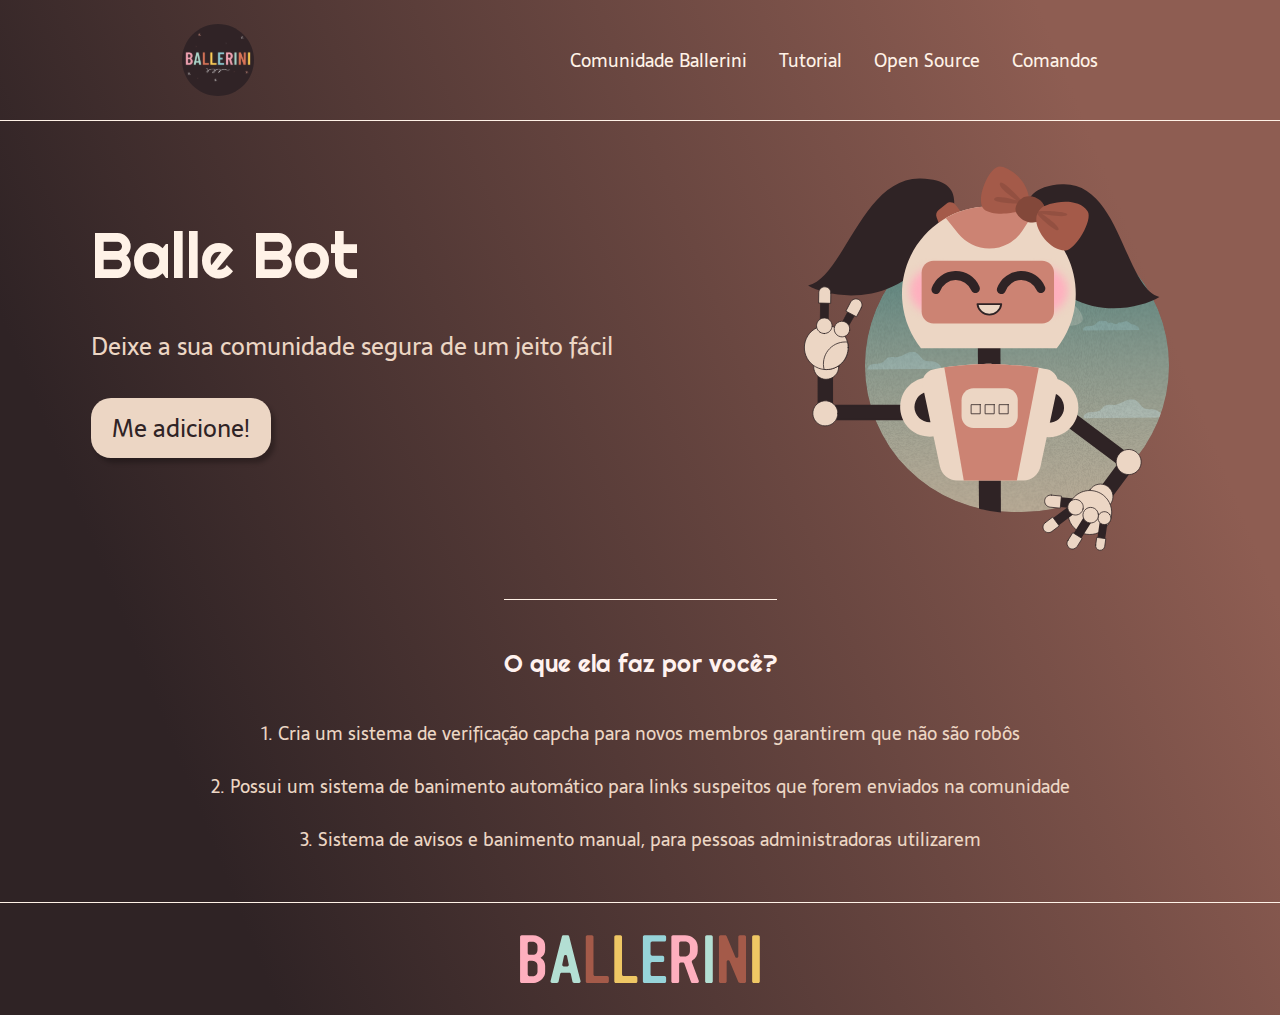
==== Landing_Me/index.html @ ddd67262 "add landingpage da Balerini" ====
<!DOCTYPE html>
<html lang="pt-BR">
<head>
    <meta charset="UTF-8">
    <meta http-equiv="X-UA-Compatible" content="IE=edge">
    <meta name="viewport" content="width=device-width, initial-scale=1.0">
    <meta name="description" content="Um bot que irá moderar e deixar a sua comunidade segura de um jeito fácil">
    <title>Balle Bot- Modere a sua comunidade do Discord</title>
    <link rel="stylesheet" type="text/css" href="style.css">
</head>
<body>
    <header class="cabecalho">
        <img class="cabecalho-imagem" src="images/logo.svg" alt="Logo da Comunidade Ballerini">
        <nav class="cabecalho-menu">
            <a class="cabecalho-menu-item" href="">Comunidade Ballerini</a>
            <a class="cabecalho-menu-item" href="">Tutorial</a>
            <a class="cabecalho-menu-item" href="">Open Source</a>
            <a class="cabecalho-menu-item" href="">Comandos</a>
        </nav>
    </header>
    <main class="conteudo">
        <section class="conteudo-principal">
            <div class="conteudo-principal-escrito">
                <h1 class="conteudo-principal-escrito-titulo">Balle Bot</h1>
                <h2 class="conteudo-principal-escrito-subtitulo">Deixe a sua comunidade segura de um jeito fácil</h2>
                <button class="conteudo-principal-escrito-botao">Me adicione!</button>
            </div>
            <img class="conteudo-principal-imagem" src="images/ballebot.svg" alt="Imagem da Belle Bot">
        </section>
        <section class="conteudo-secundario">
            <h3 class="conteudo-secundario-titulo">O que ela faz por você?</h3>
            <p class="conteudo-secundario-titulo-paragrafo">1. Cria um <strong>sistema de verificação capcha</strong> para novos membros garantirem que não são robôs</p>
            <p class="conteudo-secundario-titulo-paragrafo">2. Possui um <strong>sistema de banimento automático</strong> para links suspeitos que forem enviados na comunidade</p>
            <p class="conteudo-secundario-titulo-paragrafo">3. <strong>Sistema de avisos e banimento manual</strong>, para pessoas administradoras utilizarem</p>
        </section>
    </main>
    <footer class="rodape">
        <img class="rodape-imagem" src="images/ballerini.svg" alt="">
    </footer>    
</body>
</html>
---- Landing_Me/style.css ----
@import url('https://fonts.googleapis.com/css2?family=Righteous&family=Sarala:wght@400;700&display=swap');

* {
    margin: 0;
    padding: 0;
    box-sizing: border-box;
    text-decoration: none;
}

body{
    font-size: 100%;
    background: linear-gradient(68.15deg, #2F2325 16.62%, #8E5D52 85.61%);
    transition: 1s;
}

.cabecalho{
    display: flex;
    flex-direction: row;
    align-items: center;
    justify-content: space-around;
    padding: 24px;
}

.cabecalho-imagem{
    height: 72px;
}

.cabecalho-menu{
    display: flex;
    gap: 32px;
}

.cabecalho-menu-item{
    font-family: 'Sarala', sans-serif;
    color: #FFF2E7;
    font-weight: 400;
    font-size: 18px;
}

.conteudo{
    margin-bottom: 48px;
    border-top: 0.4px solid #FFF2E7;
}

.conteudo-principal{
    display: flex;
    flex-direction: row;
    align-items: center;
    justify-content: space-around;
}

.conteudo-principal-escrito{
    display: flex;
    flex-direction: column;
    gap: 32px;
}

.conteudo-principal-escrito-titulo{
    font-family: 'Righteous', cursive;
    font-weight: 400;
    font-size: 64px;
    color: #FFF2E7;
}

.conteudo-principal-escrito-subtitulo{
    font-family: 'Sarala', sans-serif;
    color: #ECD6C4;
    font-weight: 100;
    font-size: 24px;
}

.conteudo-principal-escrito-botao{
    background-color: #ECD6C4;
    width: 180px;
    height: 60px;
    border: none;
    box-shadow: 4px 5px 4px rgb(0 0 0 / 25%);
    border-radius: 20px;
    font-family: 'Sarala', sans-serif;
    font-weight: 400;
    font-size: 24px;
    color: #2F2325;
}

.conteudo-principal-escrito-botao:hover{
    background-color: rgba(236,214,196,0.53);
    cursor: pointer;
}

.conteudo-principal-imagem{
    height: 430px;
}

.conteudo-secundario{
    display: flex;
    flex-direction: column;
    align-items: center;
    gap: 24px;
    margin-top: 48px;
}

.conteudo-secundario-titulo{
    border-top: 0.4px solid #FFF2E7;
    padding-top: 48px;
    font-family: 'Righteous', cursive;
    font-weight: 400;
    font-size: 24px;
    color: #FFF2EF;
    margin-bottom: 16px;
}

.conteudo-secundario-titulo-paragrafo{
    font-family: 'Sarala', sans-serif;
    font-weight: 300;
    font-size: 18px;
    color: #ECD6C4;
}

.rodape{
    padding: 32px;
    border-top: 0.4px solid #FFF2E7;
}

.rodape-imagem{
    height: 48px;
    display: block;
    margin: 0 auto;
}
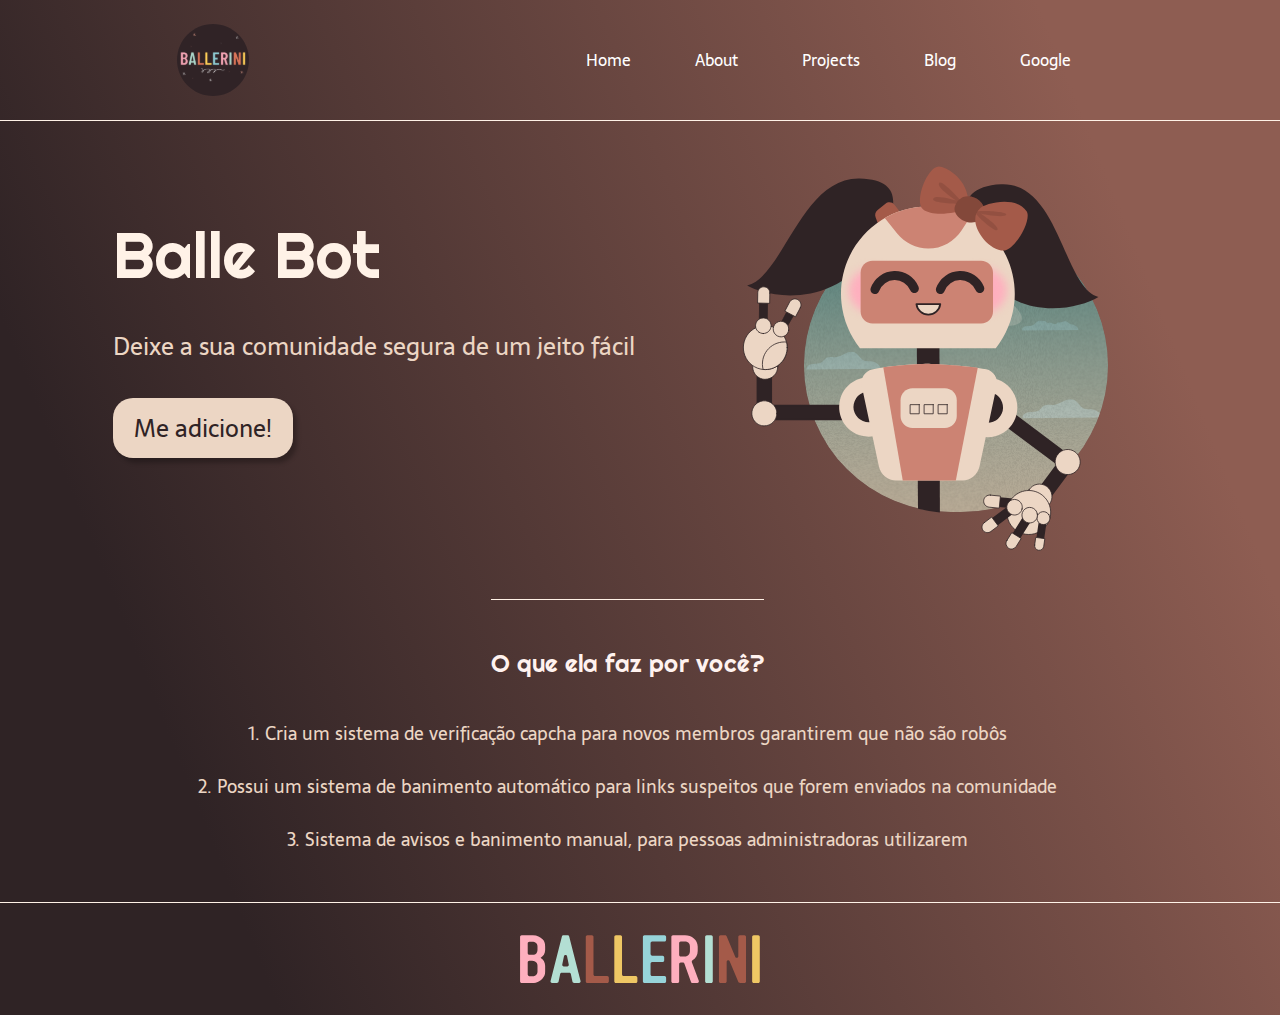
==== commit 9844871a: "deixando o site responsivo" ====
--- a/Landing_Me/index.html
+++ b/Landing_Me/index.html
@@ -7,16 +7,32 @@
     <meta name="description" content="Um bot que irá moderar e deixar a sua comunidade segura de um jeito fácil">
     <title>Balle Bot- Modere a sua comunidade do Discord</title>
     <link rel="stylesheet" type="text/css" href="style.css">
+    <link rel="stylesheet" href="css/styles.css">
+    <!--[if lt IE 9]>
+      <script src="http://html5shim.googlecode.com/svn/trunk/html5.js"></script>
+      <link rel="stylesheet" href="css/ie.css">
+    <![endif]-->
+    <script src="js/responsive-nav.js"></script>
 </head>
 <body>
     <header class="cabecalho">
-        <img class="cabecalho-imagem" src="images/logo.svg" alt="Logo da Comunidade Ballerini">
+        <img href="#home" class="cabecalho-imagem" src="images/logo.svg" alt="Logo da Comunidade Ballerini" data-scroll>
+      <nav class="nav-collapse">
+        <ul>
+          <li class="menu-item active"><a href="#home" data-scroll>Home</a></li>
+          <li class="menu-item"><a href="#about" data-scroll>About</a></li>
+          <li class="menu-item"><a href="#projects" data-scroll>Projects</a></li>
+          <li class="menu-item"><a href="#blog" data-scroll>Blog</a></li>
+          <li class="menu-item"><a href="http://www.google.com" target="_blank">Google</a></li>
+        </ul>
+      </nav>
+        <!--<img class="cabecalho-imagem" src="images/logo.svg" alt="Logo da Comunidade Ballerini">
         <nav class="cabecalho-menu">
             <a class="cabecalho-menu-item" href="">Comunidade Ballerini</a>
             <a class="cabecalho-menu-item" href="">Tutorial</a>
             <a class="cabecalho-menu-item" href="">Open Source</a>
             <a class="cabecalho-menu-item" href="">Comandos</a>
-        </nav>
+        </nav>-->
     </header>
     <main class="conteudo">
         <section class="conteudo-principal">
@@ -37,5 +53,8 @@
     <footer class="rodape">
         <img class="rodape-imagem" src="images/ballerini.svg" alt="">
     </footer>    
+    <script src="js/fastclick.js"></script>
+    <script src="js/scroll.js"></script>
+    <script src="js/fixed-responsive-nav.js"></script>
 </body>
 </html>
--- a/Landing_Me/style.css
+++ b/Landing_Me/style.css
@@ -45,8 +45,10 @@
 .conteudo-principal{
     display: flex;
     flex-direction: row;
+    flex-wrap: wrap-reverse;
     align-items: center;
     justify-content: space-around;
+    padding: 0 8% 0 5%;
 }
 
 .conteudo-principal-escrito{
@@ -88,7 +90,7 @@
 }
 
 .conteudo-principal-imagem{
-    height: 430px;
+    max-width: 90%;
 }
 
 .conteudo-secundario{
@@ -97,6 +99,7 @@
     align-items: center;
     gap: 24px;
     margin-top: 48px;
+    padding: 0 10% 0 8%;
 }
 
 .conteudo-secundario-titulo{
--- a/Landing_Me/css/styles.css
+++ b/Landing_Me/css/styles.css
@@ -0,0 +1,269 @@
+/* =============================================
+ *
+ *   FIXED RESPONSIVE NAV
+ *
+ *   (c) 2014 @adtileHQ
+ *   http://www.adtile.me
+ *   http://twitter.com/adtilehq
+ *
+ *   Free to use under the MIT License.
+ *
+ * ============================================= */
+
+body, div,
+h1, h2, h3, h4, h5, h6,
+p, blockquote, pre, dl, dt, dd, ol, ul, li, hr,
+fieldset, form, label, legend, th, td,
+article, aside, figure, footer, header, hgroup, menu, nav, section,
+summary, hgroup {
+  margin: 0;
+  padding: 0;
+  border: 0;
+}
+
+a:active,
+a:hover {
+  outline: 0;
+}
+
+@-webkit-viewport { width: device-width; }
+@-moz-viewport { width: device-width; }
+@-ms-viewport { width: device-width; }
+@-o-viewport { width: device-width; }
+@viewport { width: device-width; }
+
+
+/* ------------------------------------------
+  RESPONSIVE NAV STYLES
+--------------------------------------------- */
+
+.nav-collapse ul {
+  margin: 0;
+  padding: 0;
+  width: 100%;
+  display: block;
+  list-style: none;
+  font-family: 'Sarala', sans-serif;
+}
+
+.nav-collapse li {
+  width: 100%;
+  display: block;
+}
+
+.js .nav-collapse {
+  clip: rect(0 0 0 0);
+  max-height: 0;
+  position: absolute;
+  display: block;
+  overflow: hidden;
+  zoom: 1;
+}
+
+.nav-collapse.opened {
+  max-height: 9999px;
+}
+
+.disable-pointer-events {
+  pointer-events: none !important;
+}
+
+.nav-toggle {
+  -webkit-tap-highlight-color: rgba(17, 26, 63, 0);
+  -webkit-touch-callout: none;
+  -webkit-user-select: none;
+  -moz-user-select: none;
+  -ms-user-select: none;
+  -o-user-select: none;
+  user-select: none;
+}
+
+@media screen and (min-width: 40em) {
+  .js .nav-collapse {
+    position: relative;
+  }
+  .js .nav-collapse.closed {
+    max-height: none;
+  }
+  .nav-toggle {
+    display: none;
+  }
+}
+
+/* ------------------------------------------
+  FIXED HEADER
+--------------------------------------------- */
+
+header {
+  position: ;
+  z-index: 3;
+  width: 100%;
+  left: 0;
+  top: 0;
+}
+
+/* ------------------------------------------
+  MASK
+--------------------------------------------- */
+
+.mask {
+  -webkit-transition: opacity 300ms;
+  -moz-transition: opacity 300ms;
+  transition: opacity 300ms;
+  background: rgba(0,0,0, .5);
+  visibility: hidden;
+  opacity: 0;
+  z-index: 2;
+  bottom: 0;
+  right: 0;
+  left: 0;
+  top: 0;
+}
+
+.android .mask {
+  -webkit-transition: none;
+  transition: none;
+}
+
+.js-nav-active .mask {
+  visibility: visible;
+  opacity: 1;
+}
+
+@media screen and (min-width: 40em) {
+  .mask {
+    display: none !important;
+    opacity: 0 !important;
+  }
+}
+
+
+/* ------------------------------------------
+  NAVIGATION STYLES
+--------------------------------------------- */
+
+.fixed {
+  position: fixed;
+  width: 100%;
+  left: 0;
+  top: 0;
+}
+
+.nav-collapse,
+.nav-collapse * {
+  -webkit-box-sizing: border-box;
+  -moz-box-sizing: border-box;
+  box-sizing: border-box;
+}
+
+.nav-collapse,
+.nav-collapse ul {
+  list-style: none;
+  width: 100%;
+  float: left;
+}
+
+@media screen and (min-width: 40em) {
+  .nav-collapse {
+    float: right;
+    width: auto;
+  }
+}
+
+.nav-collapse li {
+  float: left;
+  width: 100%;
+}
+
+@media screen and (min-width: 40em) {
+  .nav-collapse li {
+    width: auto;
+  }
+}
+
+.nav-collapse a {
+  -webkit-tap-highlight-color: rgba(0,0,0,0);
+  text-decoration: none;
+  padding: 0.7em 1em;
+  color: #fff;
+  width: 100%;
+  float: left;
+}
+
+.nav-collapse a:active,
+.nav-collapse .active a {
+  
+}
+
+@media screen and (min-width: 40em) {
+  .nav-collapse a {
+    padding: 1.02em 2em;
+    text-align: center;
+    border-top: 0;
+    float: left;
+    margin: 0;
+  }
+}
+
+.nav-collapse ul ul a {
+  background: #ca3716;
+  padding-left: 2em;
+}
+
+@media screen and (min-width: 40em) {
+  .nav-collapse ul ul a {
+    display: none;
+  }
+}
+
+
+/* ------------------------------------------
+  NAV TOGGLE STYLES
+--------------------------------------------- */
+
+@font-face {
+  font-family: "responsivenav";
+  src:url("../icons/responsivenav.eot");
+  src:url("../icons/responsivenav.eot?#iefix") format("embedded-opentype"),
+    url("../icons/responsivenav.ttf") format("truetype"),
+    url("../icons/responsivenav.woff") format("woff"),
+    url("../icons/responsivenav.svg#responsivenav") format("svg");
+  font-weight: normal;
+  font-style: normal;
+}
+
+.nav-toggle {
+  -webkit-font-smoothing: antialiased;
+  -moz-osx-font-smoothing: grayscale;
+  text-decoration: none;
+  text-indent: -300px;
+  position: relative;
+  overflow: hidden;
+  width: 60px;
+  height: 55px;
+  float: right;
+}
+
+.nav-toggle:before {
+  color: #fff; /* Edit this to change the icon color */
+  font: normal 28px/55px "responsivenav"; /* Edit font-size (28px) to change the icon size */
+  text-transform: none;
+  text-align: center;
+  position: absolute;
+  content: "\2261"; /* Hamburger icon */
+  text-indent: 0;
+  speak: none;
+  width: 100%;
+  left: 0;
+  top: 0;
+}
+
+.nav-toggle.active:before {
+  font-size: 24px;
+  content: "\78"; /* Close icon */
+}
+
+
+
+
+
